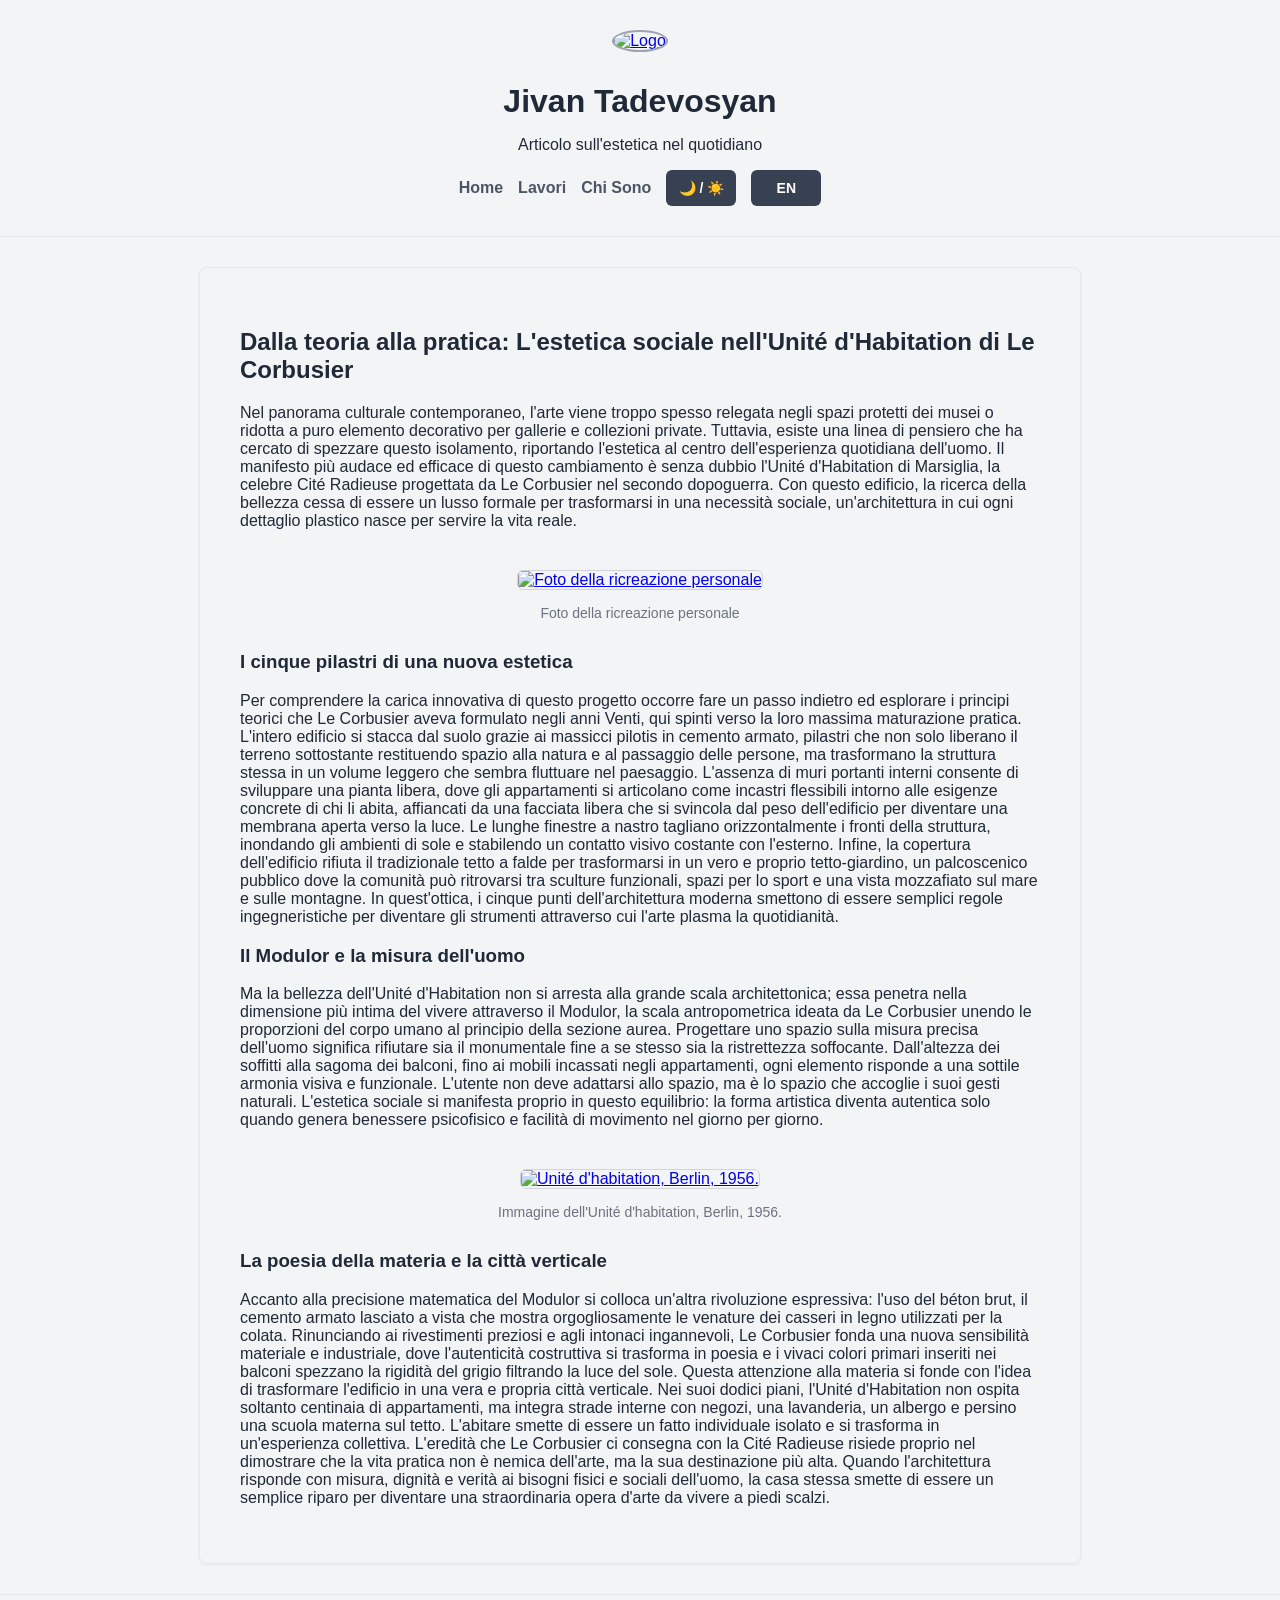
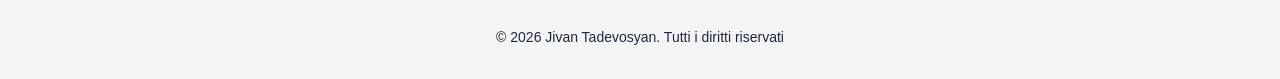
==== index.html @ 232a7901 "Add files via upload" ====
<!DOCTYPE html>
<html lang="it">
<head>
    <meta charset="UTF-8">
    <title data-it="Jivan Tadevosyan" data-en="Jivan Tadevosyan">Jivan Tadevosyan</title>
    <link rel="stylesheet" href="style.css">
    <link rel="stylesheet" href="https://cdnjs.cloudflare.com/ajax/libs/font-awesome/6.4.2/css/all.min.css">
    <link rel="icon" type="image/png" href="images/iconlogo.png">
</head>
<body>

    <header>
        <!-- Logo personale -->
        <a href="index.html">
            <img src="images/logo.png" alt="Logo" class="site-logo">
        </a>    
        <!-- Informazioni autore -->
        <h1 style="margin-bottom: 5px; font-weight: 700;" data-it="Jivan Tadevosyan" data-en="Jivan Tadevosyan">Jivan Tadevosyan</h1>
        <p data-it="Articolo sull'estetica nel quotidiano" data-en="Article on everyday aesthetics">Articolo sull'estetica nel quotidiano</p>
        
        <!-- Menu di Navigazione con i pulsanti tema e lingua perfettamente in linea -->
        <nav>
            <a href="index.html" data-it="Home" data-en="Home">Home</a>
            <a href="gallery.html" data-it="Lavori" data-en="Works">Lavori</a>
            <a href="about.html" data-it="Chi Sono" data-en="About Me">Chi Sono</a>
            
            <!-- Pulsante Tema in linea -->
            <div class="theme-switcher-inline">
                <button onclick="toggleTheme()" id="theme-btn">🌙 / ☀️</button>
            </div>
            
            <!-- Pulsante Lingua in linea -->
            <div class="language-switcher-inline">
                <button onclick="toggleLanguage()" id="lang-btn">EN</button>
            </div>
        </nav>
    </header>

    <main>
        <h2 data-it="Dalla teoria alla pratica: L'estetica sociale nell'Unité d'Habitation di Le Corbusier" 
            data-en="From theory to practice: Social aesthetics in Le Corbusier's Unité d'Habitation">
            Dalla teoria alla pratica: L'estetica sociale nell'Unité d'Habitation di Le Corbusier
        </h2>
        
        <p data-it="Nel panorama culturale contemporaneo, l'arte viene troppo spesso relegata negli spazi protetti dei musei o ridotta a puro elemento decorativo per gallerie e collezioni private. Tuttavia, esiste una linea di pensiero che ha cercato di spezzare questo isolamento, riportando l'estetica al centro dell'esperienza quotidiana dell'uomo. Il manifesto più audace ed efficace di questo cambiamento è senza dubbio l'Unité d'Habitation di Marsiglia, la celebre Cité Radieuse progettata da Le Corbusier nel secondo dopoguerra. Con questo edificio, la ricerca della bellezza cessa di essere un lusso formale per trasformarsi in una necessità sociale, un'architettura in cui ogni dettaglio plastico nasce per servire la vita reale." 
           data-en="In the contemporary cultural landscape, art is too often relegated to the protected spaces of museums or reduced to a pure decorative element for galleries and private collections. However, there is a line of thought that has sought to break this isolation, bringing aesthetics back to the center of human everyday experience. The most bold and effective manifesto of this change is undoubtedly Le Corbusier's Unité d'Habitation in Marseille, the famous Cité Radieuse designed in the post-war period. With this building, the pursuit of beauty ceases to be a formal luxury and transforms into a social necessity, an architecture where every plastic detail is created to serve real life.">
           Nel panorama culturale contemporaneo, l'arte viene troppo spesso relegata negli spazi protetti dei musei o ridotta a puro elemento decorativo per gallerie e collezioni private. Tuttavia, esiste una linea di pensiero che ha cercato di spezzare questo isolamento, riportando l'estetica al centro dell'esperienza quotidiana dell'uomo. Il manifesto più audace ed efficace di questo cambiamento è senza dubbio l'Unité d'Habitation di Marsiglia, la celebre Cité Radieuse progettata da Le Corbusier nel secondo dopoguerra. Con questo edificio, la ricerca della bellezza cessa di essere un lusso formale per trasformarsi in una necessità sociale, un'architettura in cui ogni dettaglio plastico nasce per servire la vita reale.
        </p>
        
        <!-- Prima Immagine -->
        <div class="image-box">
            <a href="images/LecorbusierUnitéd'Habitation.jpg" target="_blank">
                <img src="images/LecorbusierUnitéd'Habitation.jpg" alt="Foto della ricreazione personale" class="top-crop">
            </a>
            <p data-it="Foto della ricreazione personale" data-en="Personal recreation photo">Foto della ricreazione personale</p>
        </div>  
        
        <h3 data-it="I cinque pilastri di una nuova estetica" data-en="The five pillars of a new aesthetic">I cinque pilastri di una nuova estetica</h3>
        <p data-it="Per comprendere la carica innovativa di questo progetto occorre fare un passo indietro ed esplorare i principi teorici che Le Corbusier aveva formulato negli anni Venti, qui spinti verso la loro massima maturazione pratica. L'intero edificio si stacca dal suolo grazie ai massicci pilotis in cemento armato, pilastri che non solo liberano il terreno sottostante restituendo spazio alla natura e al passaggio delle persone, ma trasformano la struttura stessa in un volume leggero che sembra fluttuare nel paesaggio. L'assenza di muri portanti interni consente di sviluppare una pianta libera, dove gli appartamenti si articolano come incastri flessibili intorno alle esigenze concrete di chi li abita, affiancati da una facciata libera che si svincola dal peso dell'edificio per diventare una membrana aperta verso la luce. Le lunghe finestre a nastro tagliano orizzontalmente i fronti della struttura, inondando gli ambienti di sole e stabilendo un contatto visivo costante con l'esterno. Infine, la copertura dell'edificio rifiuta il tradizionale tetto a falde per trasformarsi in un vero e proprio tetto-giardino, un palcoscenico pubblico dove la comunità può ritrovarsi tra sculture funzionali, spazi per lo sport e una vista mozzafiato sul mare e sulle montagne. In quest'ottica, i cinque punti dell'architettura moderna smettono di essere semplici regole ingegneristiche per diventare gli strumenti attraverso cui l'arte plasma la quotidianità."
           data-en="To understand the innovative impact of this project, we must take a step back and explore the theoretical principles that Le Corbusier formulated in the 1920s, here pushed toward their maximum practical maturation. The entire building detaches from the ground thanks to massive reinforced concrete pilotis—pillars that not only free up the ground below, returning space to nature and people passing by, but transform the structure itself into a light volume that seems to float in the landscape. The absence of internal load-bearing walls allows for a free plan, where apartments articulate as flexible integrations around the concrete needs of their inhabitants, accompanied by a free facade that decouples from the building's weight to become an open membrane toward the light. Long ribbon windows horizontally cut across the building's fronts, flooding rooms with sunshine and establishing constant visual contact with the outdoors. Finally, the building's roof rejects the traditional pitched roof to transform into a true roof garden, a public stage where the community can gather among functional sculptures, sports areas, and a breathtaking view of the sea and mountains. From this perspective, the five points of modern architecture cease to be simple engineering rules and become the tools through which art shapes everyday life.">
           Per comprendere la carica innovativa di questo progetto occorre fare un passo indietro ed esplorare i principi teorici che Le Corbusier aveva formulato negli anni Venti, qui spinti verso la loro massima maturazione pratica. L'intero edificio si stacca dal suolo grazie ai massicci pilotis in cemento armato, pilastri che non solo liberano il terreno sottostante restituendo spazio alla natura e al passaggio delle persone, ma trasformano la struttura stessa in un volume leggero che sembra fluttuare nel paesaggio. L'assenza di muri portanti interni consente di sviluppare una pianta libera, dove gli appartamenti si articolano come incastri flessibili intorno alle esigenze concrete di chi li abita, affiancati da una facciata libera che si svincola dal peso dell'edificio per diventare una membrana aperta verso la luce. Le lunghe finestre a nastro tagliano orizzontalmente i fronti della struttura, inondando gli ambienti di sole e stabilendo un contatto visivo costante con l'esterno. Infine, la copertura dell'edificio rifiuta il tradizionale tetto a falde per trasformarsi in un vero e proprio tetto-giardino, un palcoscenico pubblico dove la comunità può ritrovarsi tra sculture funzionali, spazi per lo sport e una vista mozzafiato sul mare e sulle montagne. In quest'ottica, i cinque punti dell'architettura moderna smettono di essere semplici regole ingegneristiche per diventare gli strumenti attraverso cui l'arte plasma la quotidianità.
        </p>
        
        <h3 data-it="Il Modulor e la misura dell'uomo" data-en="The Modulor and the measure of man">Il Modulor e la misura dell'uomo</h3>
        <p data-it="Ma la bellezza dell'Unité d'Habitation non si arresta alla grande scala architettonica; essa penetra nella dimensione più intima del vivere attraverso il Modulor, la scala antropometrica ideata da Le Corbusier unendo le proporzioni del corpo umano al principio della sezione aurea. Progettare uno spazio sulla misura precisa dell'uomo significa rifiutare sia il monumentale fine a se stesso sia la ristrettezza soffocante. Dall'altezza dei soffitti alla sagoma dei balconi, fino ai mobili incassati negli appartamenti, ogni elemento risponde a una sottile armonia visiva e funzionale. L'utente non deve adattarsi allo spazio, ma è lo spazio che accoglie i suoi gesti naturali. L'estetica sociale si manifesta proprio in questo equilibrio: la forma artistica diventa autentica solo quando genera benessere psicofisico e facilità di movimento nel giorno per giorno."
           data-en="But the beauty of the Unité d'Habitation does not stop at the large architectural scale; it penetrates the most intimate dimension of living through the Modulor, the anthropometric scale devised by Le Corbusier combining human body proportions with the golden ratio principle. Designing a space to the precise measure of man means rejecting both monumentalism for its own sake and suffocating tightness. From ceiling heights and balcony shapes to built-in apartment furniture, every element responds to a subtle visual and functional harmony. The user does not have to adapt to the space; rather, the space accommodates their natural gestures. Social aesthetics manifests precisely in this balance: artistic form becomes authentic only when it generates psychophysical well-being and ease of movement in everyday life.">
           Ma la bellezza dell'Unité d'Habitation non si arresta alla grande scala architettonica; essa penetra nella dimensione più intima del vivere attraverso il Modulor, la scala antropometrica ideata da Le Corbusier unendo le proporzioni del corpo umano al principio della sezione aurea. Progettare uno spazio sulla misura precisa dell'uomo significa rifiutare sia il monumentale fine a se stesso sia la ristrettezza soffocante. Dall'altezza dei soffitti alla sagoma dei balconi, fino ai mobili incassati negli appartamenti, ogni elemento risponde a una sottile armonia visiva e funzionale. L'utente non deve adattarsi allo spazio, ma è lo spazio che accoglie i suoi gesti naturali. L'estetica sociale si manifesta proprio in questo equilibrio: la forma artistica diventa autentica solo quando genera benessere psicofisico e facilità di movimento nel giorno per giorno.
        </p>

        <!-- Seconda Immagine (Web) -->
        <div class="image-box">
            <a href="https://commons.wikimedia.org/wiki/File:Unit%C3%A9_d%27habitation_%22Typ_Berlin,_1956._Original_design_by_Le_Corbusier..jpg" target="_blank">
                <img src="https://upload.wikimedia.org/wikipedia/commons/1/1d/Unit%C3%A9_d%27habitation_%22Typ_Berlin%2C_1956._Original_design_by_Le_Corbusier..jpg" alt="Unité d'habitation, Berlin, 1956.">
            </a>
            <p data-it="Immagine dell'Unité d'habitation, Berlin, 1956." data-en="Image of Unité d'habitation, Berlin, 1956.">Immagine dell'Unité d'habitation, Berlin, 1956.</p>
        </div>
    
        <h3 data-it="La poesia della materia e la città verticale" data-en="The poetry of matter and the vertical city">La poesia della materia e la città verticale</h3>
        <p data-it="Accanto alla precisione matematica del Modulor si colloca un'altra rivoluzione espressiva: l'uso del béton brut, il cemento armato lasciato a vista che mostra orgogliosamente le venature dei casseri in legno utilizzati per la colata. Rinunciando ai rivestimenti preziosi e agli intonaci ingannevoli, Le Corbusier fonda una nuova sensibilità materiale e industriale, dove l'autenticità costruttiva si trasforma in poesia e i vivaci colori primari inseriti nei balconi spezzano la rigidità del grigio filtrando la luce del sole. Questa attenzione alla materia si fonde con l'idea di trasformare l'edificio in una vera e propria città verticale. Nei suoi dodici piani, l'Unité d'Habitation non ospita soltanto centinaia di appartamenti, ma integra strade interne con negozi, una lavanderia, un albergo e persino una scuola materna sul tetto. L'abitare smette di essere un fatto individuale isolato e si trasforma in un'esperienza collettiva. L'eredità che Le Corbusier ci consegna con la Cité Radieuse risiede proprio nel dimostrare che la vita pratica non è nemica dell'arte, ma la sua destinazione più alta. Quando l'architettura risponde con misura, dignità e verità ai bisogni fisici e sociali dell'uomo, la casa stessa smette di essere un semplice riparo per diventare una straordinaria opera d'arte da vivere a piedi scalzi."
           data-en="Alongside the mathematical precision of the Modulor lies another expressive revolution: the use of béton brut, exposed reinforced concrete that proudly displays the grain of the wooden formwork used for casting. Forsaking precious cladding and deceptive plasterwork, Le Corbusier establishes a new material and industrial sensibility, where constructive authenticity transforms into poetry and vibrant primary colors inserted in the balconies break the rigidity of gray while filtering sunlight. This attention to matter merges with the idea of transforming the building into a true vertical city. Across its twelve floors, the Unité d'Habitation not only houses hundreds of apartments but integrates internal streets with shops, a laundry, a hotel, and even a nursery school on the roof. Living ceases to be an isolated individual affair and transforms into a collective experience. The legacy Le Corbusier hands down to us with the Cité Radieuse lies precisely in proving that practical life is not the enemy of art, but its highest destination. When architecture responds with measure, dignity, and truth to the physical and social needs of man, the home itself ceases to be a simple shelter and becomes an extraordinary work of art to be experienced barefoot.">
           Accanto alla precisione matematica del Modulor si colloca un'altra rivoluzione espressiva: l'uso del béton brut, il cemento armato lasciato a vista che mostra orgogliosamente le venature dei casseri in legno utilizzati per la colata. Rinunciando ai rivestimenti preziosi e agli intonaci ingannevoli, Le Corbusier fonda una nuova sensibilità materiale e industriale, dove l'autenticità costruttiva si trasforma in poesia e i vivaci colori primari inseriti nei balconi spezzano la rigidità del grigio filtrando la luce del sole. Questa attenzione alla materia si fonde con l'idea di trasformare l'edificio in una vera e propria città verticale. Nei suoi dodici piani, l'Unité d'Habitation non ospita soltanto centinaia di appartamenti, ma integra strade interne con negozi, una lavanderia, un albergo e persino una scuola materna sul tetto. L'abitare smette di essere un fatto individuale isolato e si trasforma in un'esperienza collettiva. L'eredità che Le Corbusier ci consegna con la Cité Radieuse risiede proprio nel dimostrare che la vita pratica non è nemica dell'arte, ma la sua destinazione più alta. Quando l'architettura risponde con misura, dignità e verità ai bisogni fisici e sociali dell'uomo, la casa stessa smette di essere un semplice riparo per diventare una straordinaria opera d'arte da vivere a piedi scalzi.
        </p>
    </main>

    <!-- Script JavaScript uniti per Tema e Traduzione -->
    <script>
        // Funzione per il cambio tema scuro/chiaro
        function toggleTheme() {
            document.body.classList.toggle('dark-theme');
        }

        // Variabile di stato per la lingua corrente
        let currentLang = 'it';

        // Funzione per il cambio lingua IT / EN
        function toggleLanguage() {
            const elements = document.querySelectorAll('[data-it]');
            const btn = document.getElementById('lang-btn');

            if (currentLang === 'it') {
                // Passa all'Inglese
                elements.forEach(el => {
                    el.innerText = el.getAttribute('data-en');
                });
                btn.innerText = 'IT';
                currentLang = 'en';
            } else {
                // Torna all'Italiano
                elements.forEach(el => {
                    el.innerText = el.getAttribute('data-it');
                });
                btn.innerText = 'EN';
                currentLang = 'it';
            }
        }
    </script>

    <footer>
        <p data-it="&copy; 2026 Jivan Tadevosyan. Tutti i diritti riservati" data-en="&copy; 2026 Jivan Tadevosyan. All rights reserved">&copy; 2026 Jivan Tadevosyan. Tutti i diritti riservati</p>
    </footer>
</body>
</html>
---- style.css ----
body {
    font-family: Arial, sans-serif;
    margin: 0;
    padding: 0;
    background-color: #f3f4f6 !important;
    color: #1f2937 !important;
    top: 0px !important;
}

header {
    background-color: #ffffff;
    color: #111827;
    padding: 30px 20px;
    text-align: center;
    border-bottom: 1px solid #e5e7eb;
}

/* Logo nell'header */
.site-logo {
    width: 70px;
    height: 70px;
    border-radius: 50%;
    object-fit: cover;
    border: 2px solid #9ca3af;
    margin-bottom: 10px;
}

nav {
    margin-top: 15px;
    display: flex;
    align-items: center;
    justify-content: center;
    gap: 15px;
    flex-wrap: wrap;
}

nav a {
    color: #4b5563;
    text-decoration: none;
    font-weight: bold;
    transition: color 0.2s;
}

nav a:hover {
    color: #111827;
    text-decoration: underline;
}

main {
    padding: 40px;
    max-width: 800px;
    margin: 30px auto;
    background: #ffffff;
    border-radius: 8px;
    box-shadow: 0 1px 3px rgba(0, 0, 0, 0.05);
    border: 1px solid #e5e7eb;
}

.image-box {
    margin: 30px 0;
    text-align: center;
}

/* Immagini cliccabili */
.image-box a img {
    width: 450px;
    height: 300px;
    object-fit: cover;
    border-radius: 6px;
    margin: 10px;
    border: 1px solid #d1d5db;
    transition: transform 0.2s, opacity 0.2s;
}

/* Immagini cliccabili posizionate dall'alto */
.image-box a img.top-crop {
    object-position: center top !important;
}

.image-box a img:hover {
    transform: scale(1.02);
    opacity: 0.9;
}

.image-box p {
    font-size: 14px;
    color: #6b7280;
    margin-top: 5px;
}

.cyber-box {
    background: #f9fafb;
    padding: 20px;
    border-radius: 6px;
    border-left: 4px solid #4b5563;
    margin: 20px 0;
    border: 1px solid #e5e7eb;
}

/* Stile generale per i pulsanti standard */
button {
    background-color: #374151;
    color: #ffffff;
    border: none;
    padding: 10px 18px;
    font-weight: bold;
    border-radius: 4px;
    cursor: pointer;
    font-family: Arial, sans-serif;
    transition: background-color 0.2s, border-color 0.2s;
}

button:hover {
    background-color: #111827;
}

/* Contenitori dei pulsanti in linea nella nav */
.language-switcher-inline,
.theme-switcher-inline {
    display: inline-flex;
    align-items: center;
}

/* Pulsanti identici per Lingua ed Emoji Tema */
#lang-btn,
#theme-btn {
    width: 70px;
    height: 36px;
    padding: 0;
    display: inline-flex;
    align-items: center;
    justify-content: center;
    font-size: 14px;
    font-weight: bold;
    border-radius: 6px;
    box-sizing: border-box;
}

/* Link YouTube Social */
.social-link-single {
    text-align: center;
    margin: 30px 0;
}

.social-link-single a {
    display: inline-flex;
    align-items: center;
    gap: 8px;
    font-size: 16px;
    color: #ffffff;
    text-decoration: none;
    background: #ff0000;
    padding: 10px 20px;
    border-radius: 6px;
    font-weight: bold;
    transition: background-color 0.2s;
}

.social-link-single a:hover {
    background: #cc0000;
}

footer {
    text-align: center;
    padding: 20px;
    background-color: #f3f4f6;
    color: #6b7280;
    font-size: 14px;
    border-top: 1px solid #e5e7eb;
}

/* -------------------------------------------------- */
/* GESTIONE TEMI (LIGHT / DARK)                      */
/* -------------------------------------------------- */

header, nav, main, footer {
    background-color: transparent;
    color: inherit;
}

/* Tema Scuro */
body.dark-theme {
    background-color: #1f2937 !important;
    color: #f3f4f6 !important;
}

body.dark-theme header,
body.dark-theme nav,
body.dark-theme main,
body.dark-theme footer {
    background-color: #1f2937 !important;
    color: #f3f4f6 !important;
}

body.dark-theme h1,
body.dark-theme h2,
body.dark-theme h3,
body.dark-theme p,
body.dark-theme a {
    color: #f3f4f6 !important;
}

body.dark-theme main {
    background-color: #111827 !important;
    border-color: #374151 !important;
}

body.dark-theme .cyber-box {
    background-color: #1f2937 !important;
    border-color: #374151 !important;
}

body.dark-theme button {
    background-color: #4b5563;
    color: #ffffff;
}

body.dark-theme button:hover {
    background-color: #6b7280;
}
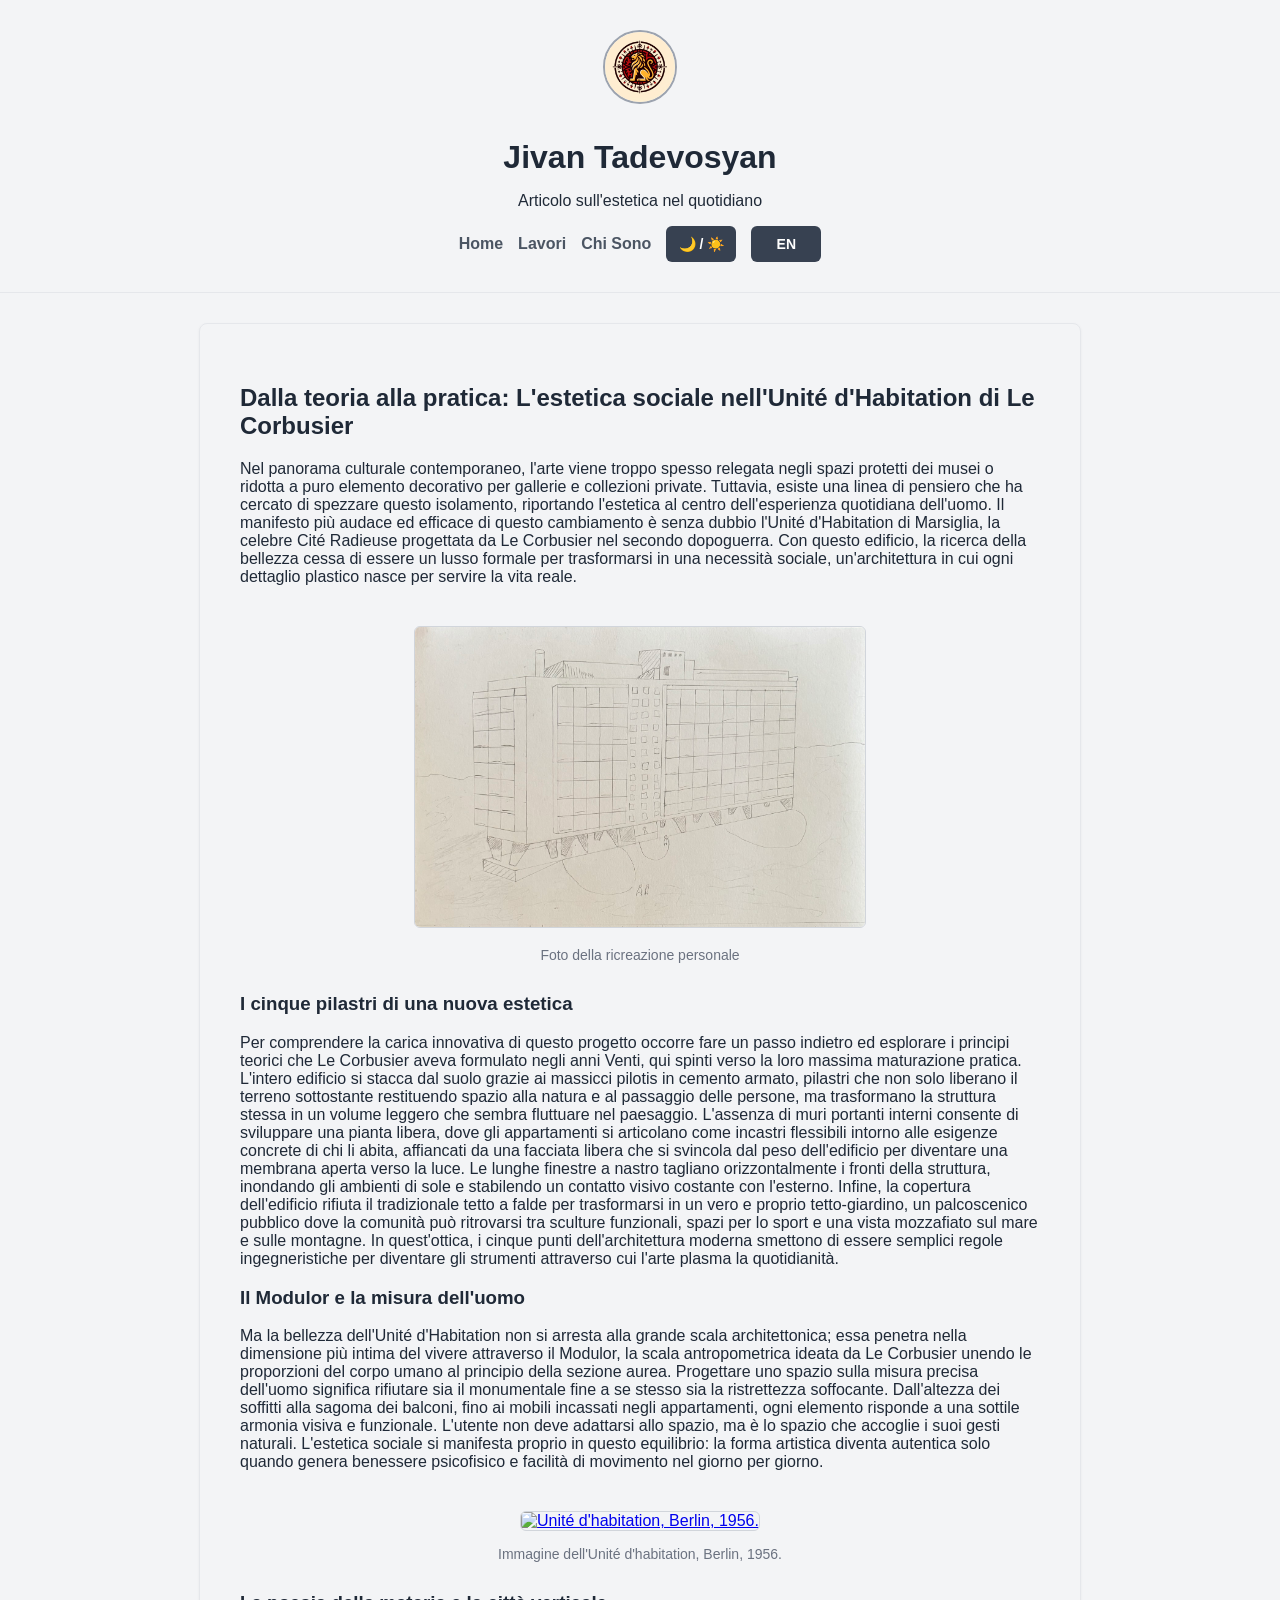
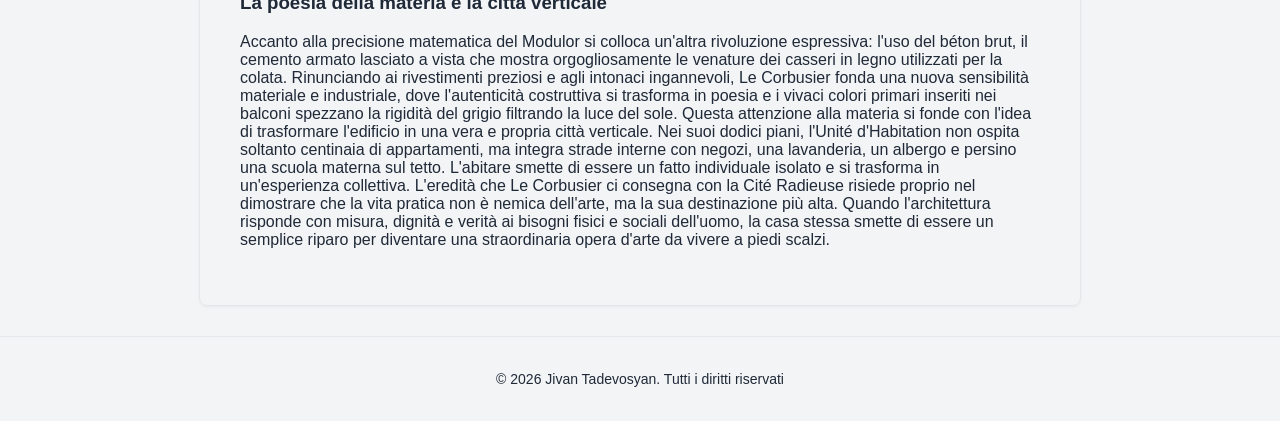
==== commit 7c02a7f8: "Add files via upload" ====
--- a/index.html
+++ b/index.html
@@ -5,7 +5,7 @@
     <title data-it="Jivan Tadevosyan" data-en="Jivan Tadevosyan">Jivan Tadevosyan</title>
     <link rel="stylesheet" href="style.css">
     <link rel="stylesheet" href="https://cdnjs.cloudflare.com/ajax/libs/font-awesome/6.4.2/css/all.min.css">
-    <link rel="icon" type="image/png" href="images/iconlogo.png">
+    <link rel="icon" type="image/png" href="images/icon.png">
 </head>
 <body>
 
@@ -49,8 +49,8 @@
         
         <!-- Prima Immagine -->
         <div class="image-box">
-            <a href="images/LecorbusierUnitéd'Habitation.jpg" target="_blank">
-                <img src="images/LecorbusierUnitéd'Habitation.jpg" alt="Foto della ricreazione personale" class="top-crop">
+            <a href="images/Lecorbusier.jpg" target="_blank">
+                <img src="images/Lecorbusier.jpg" alt="Foto della ricreazione personale" class="top-crop">
             </a>
             <p data-it="Foto della ricreazione personale" data-en="Personal recreation photo">Foto della ricreazione personale</p>
         </div>  
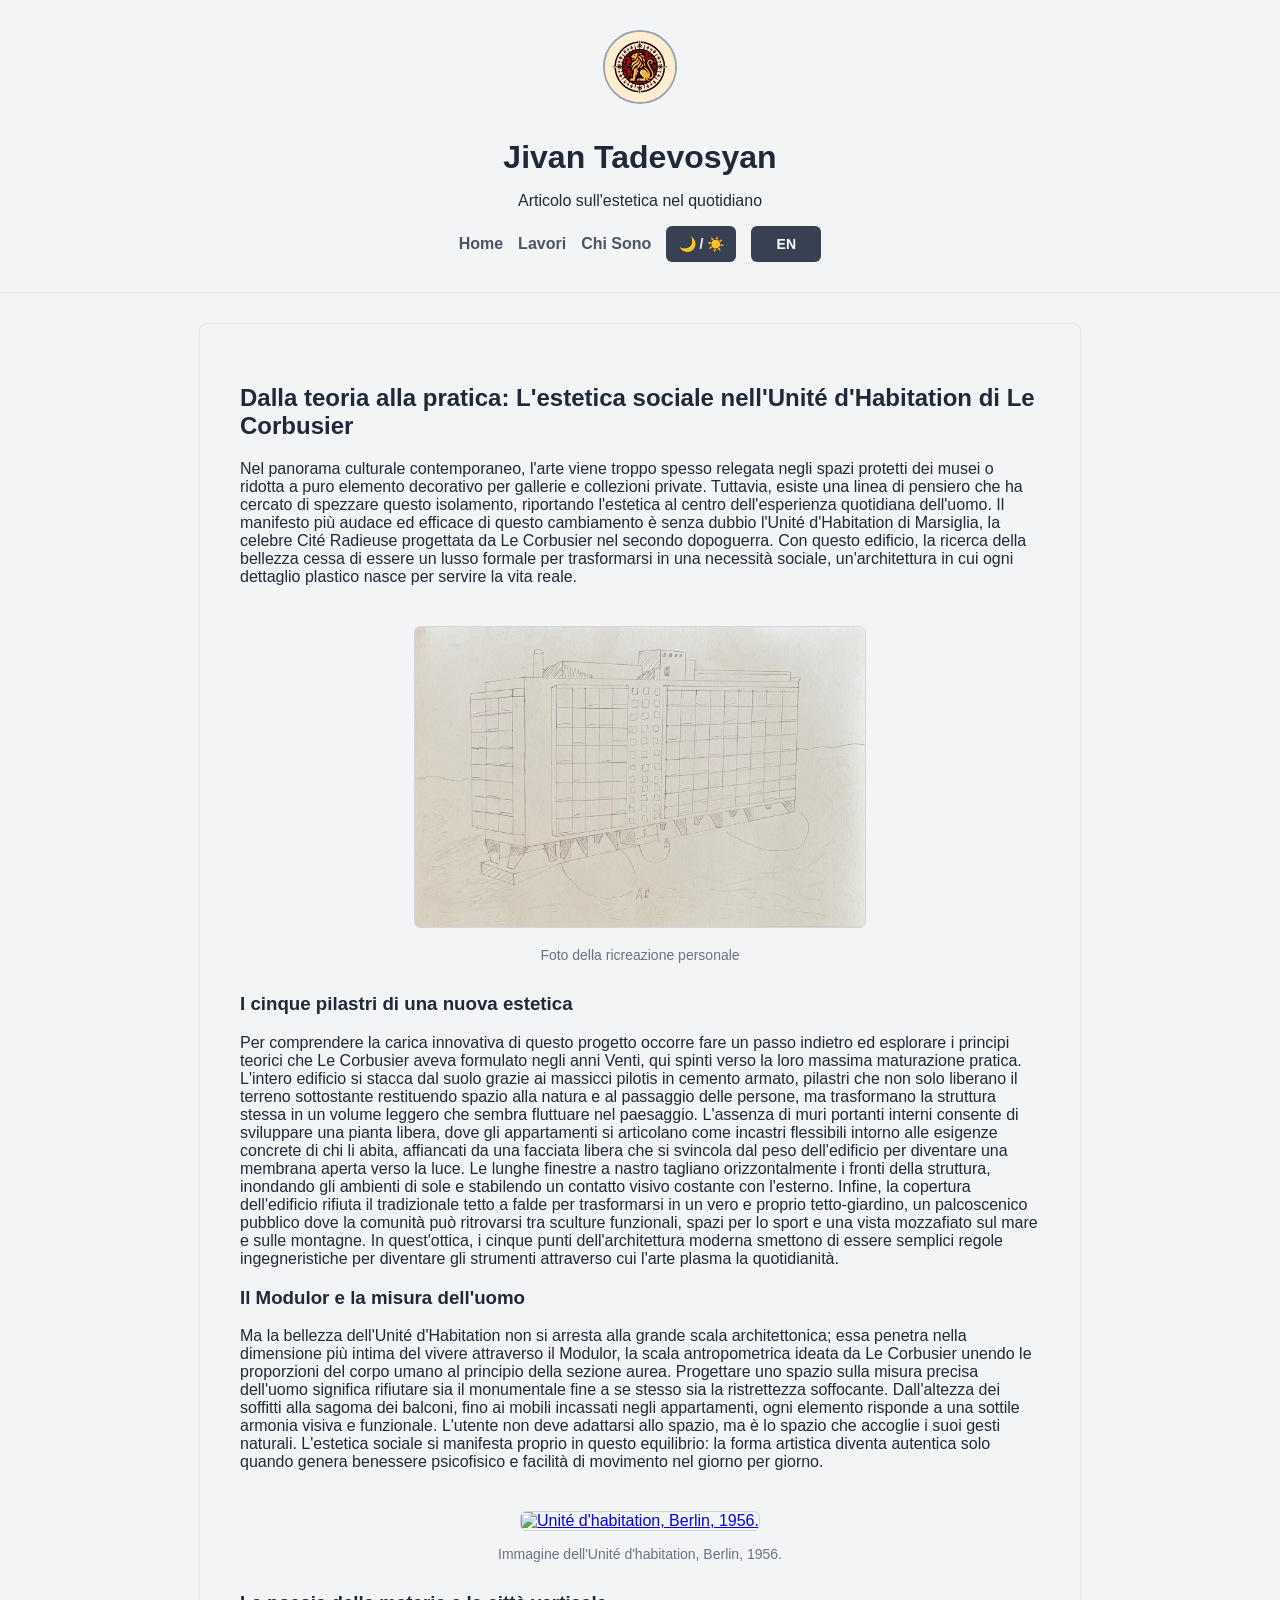
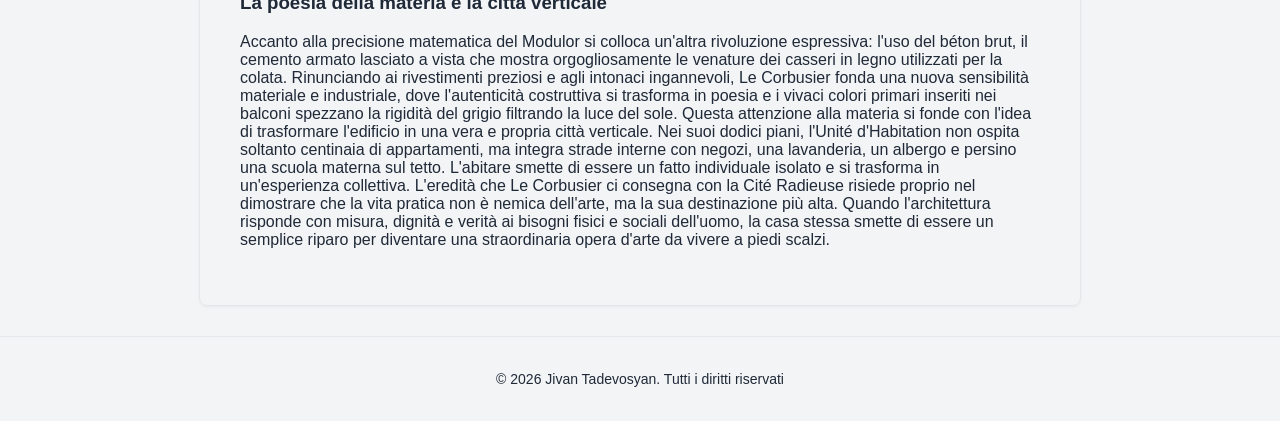
==== commit 1e41ea5f: "Add files via upload" ====
--- a/index.html
+++ b/index.html
@@ -5,7 +5,7 @@
     <title data-it="Jivan Tadevosyan" data-en="Jivan Tadevosyan">Jivan Tadevosyan</title>
     <link rel="stylesheet" href="style.css">
     <link rel="stylesheet" href="https://cdnjs.cloudflare.com/ajax/libs/font-awesome/6.4.2/css/all.min.css">
-    <link rel="icon" type="image/png" href="images/icon.png">
+    <link rel="icon" type="image/jpg" href="images/icon.jpg">
 </head>
 <body>
 
